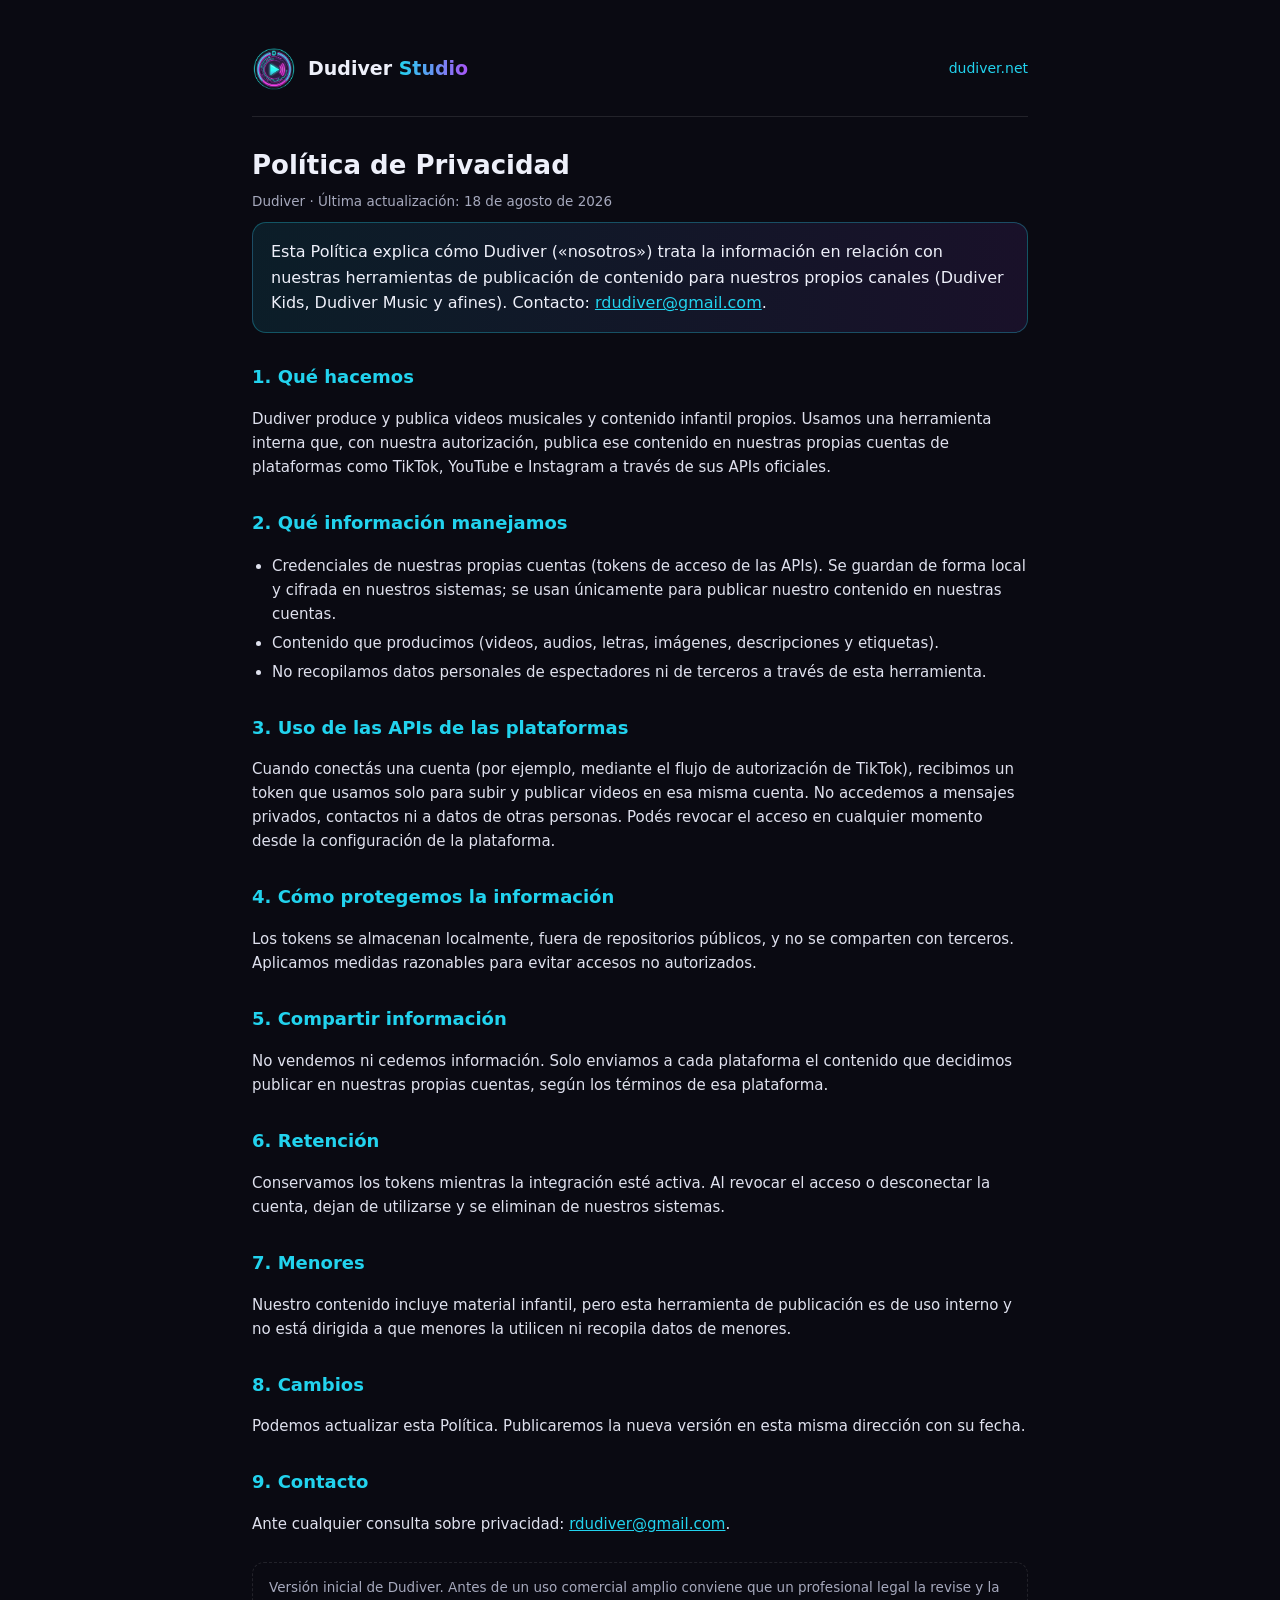
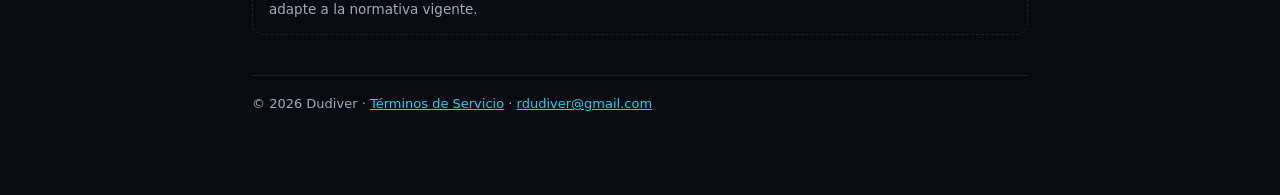
==== DudiverMusic.Web/wwwroot/studio-privacy.html @ e63470c3 "Web: paginas legales de Dudiver Studio (privacy/terms) para TikTok Herramienta de publicacion (Dudiv" ====
<!DOCTYPE html>
<html lang="es">
<head>
<meta charset="utf-8" />
<meta name="viewport" content="width=device-width, initial-scale=1.0" />
<title>Política de Privacidad — Dudiver</title>
<meta name="description" content="Política de Privacidad de las herramientas de publicación de contenido de Dudiver (Dudiver Kids, Dudiver Music y afines)." />
<meta name="robots" content="index, follow" />
<link rel="canonical" href="https://app.music.dudiver.net/studio/privacy" />
<link rel="icon" type="image/png" href="logo.png" />
<style>
  :root { --bg:#0a0a12; --fg:#eef0fa; --muted:#a6a9bd; --cyan:#22d3ee; --purple:#a855f7; --line:rgba(255,255,255,.1); }
  * { box-sizing:border-box; }
  body { margin:0; background:var(--bg); color:var(--fg); font-family:system-ui,-apple-system,"Segoe UI",Roboto,sans-serif; line-height:1.6; }
  .wrap { max-width:820px; margin:0 auto; padding:32px 22px 80px; }
  header { display:flex; align-items:center; gap:12px; padding:14px 0 26px; border-bottom:1px solid var(--line); margin-bottom:28px; }
  header img { width:44px; height:44px; border-radius:10px; }
  header .b { font-weight:800; font-size:19px; }
  header .b span { background:linear-gradient(90deg,var(--cyan),var(--purple)); -webkit-background-clip:text; background-clip:text; -webkit-text-fill-color:transparent; }
  a.back { margin-left:auto; color:var(--cyan); text-decoration:none; font-size:14px; }
  a.back:hover { text-decoration:underline; }
  h1 { font-size:26px; margin:0 0 4px; }
  .date { color:var(--muted); font-size:13.5px; margin-bottom:10px; }
  h2 { font-size:18px; margin:30px 0 8px; color:var(--cyan); }
  p, li { color:#dfe1ee; font-size:15px; }
  ul { padding-left:20px; }
  li { margin:5px 0; }
  .lead { background:linear-gradient(90deg,rgba(34,211,238,.1),rgba(168,85,247,.1)); border:1px solid rgba(34,211,238,.3); border-radius:14px; padding:16px 18px; margin:8px 0 6px; }
  a { color:var(--cyan); }
  .note { margin-top:26px; padding:14px 16px; border:1px dashed var(--line); border-radius:12px; color:var(--muted); font-size:13.5px; }
  footer { margin-top:40px; padding-top:18px; border-top:1px solid var(--line); color:var(--muted); font-size:13px; }
</style>
</head>
<body>
<div class="wrap">
  <header>
    <img src="logo.png" alt="Dudiver" />
    <span class="b">Dudiver <span>Studio</span></span>
    <a class="back" href="https://dudiver.net">dudiver.net</a>
  </header>

  <h1>Política de Privacidad</h1>
  <div class="date">Dudiver · Última actualización: 18 de agosto de 2026</div>

  <div class="lead">
    Esta Política explica cómo Dudiver («nosotros») trata la información en relación con nuestras herramientas de
    publicación de contenido para nuestros propios canales (Dudiver Kids, Dudiver Music y afines).
    Contacto: <a href="mailto:rdudiver@gmail.com">rdudiver@gmail.com</a>.
  </div>

  <h2>1. Qué hacemos</h2>
  <p>Dudiver produce y publica videos musicales y contenido infantil propios. Usamos una herramienta interna que,
    con nuestra autorización, publica ese contenido en nuestras propias cuentas de plataformas como TikTok, YouTube
    e Instagram a través de sus APIs oficiales.</p>

  <h2>2. Qué información manejamos</h2>
  <ul>
    <li>Credenciales de nuestras propias cuentas (tokens de acceso de las APIs). Se guardan de forma local y cifrada
      en nuestros sistemas; se usan únicamente para publicar nuestro contenido en nuestras cuentas.</li>
    <li>Contenido que producimos (videos, audios, letras, imágenes, descripciones y etiquetas).</li>
    <li>No recopilamos datos personales de espectadores ni de terceros a través de esta herramienta.</li>
  </ul>

  <h2>3. Uso de las APIs de las plataformas</h2>
  <p>Cuando conectás una cuenta (por ejemplo, mediante el flujo de autorización de TikTok), recibimos un token que
    usamos solo para subir y publicar videos en esa misma cuenta. No accedemos a mensajes privados, contactos ni a
    datos de otras personas. Podés revocar el acceso en cualquier momento desde la configuración de la plataforma.</p>

  <h2>4. Cómo protegemos la información</h2>
  <p>Los tokens se almacenan localmente, fuera de repositorios públicos, y no se comparten con terceros. Aplicamos
    medidas razonables para evitar accesos no autorizados.</p>

  <h2>5. Compartir información</h2>
  <p>No vendemos ni cedemos información. Solo enviamos a cada plataforma el contenido que decidimos publicar en
    nuestras propias cuentas, según los términos de esa plataforma.</p>

  <h2>6. Retención</h2>
  <p>Conservamos los tokens mientras la integración esté activa. Al revocar el acceso o desconectar la cuenta,
    dejan de utilizarse y se eliminan de nuestros sistemas.</p>

  <h2>7. Menores</h2>
  <p>Nuestro contenido incluye material infantil, pero esta herramienta de publicación es de uso interno y no está
    dirigida a que menores la utilicen ni recopila datos de menores.</p>

  <h2>8. Cambios</h2>
  <p>Podemos actualizar esta Política. Publicaremos la nueva versión en esta misma dirección con su fecha.</p>

  <h2>9. Contacto</h2>
  <p>Ante cualquier consulta sobre privacidad: <a href="mailto:rdudiver@gmail.com">rdudiver@gmail.com</a>.</p>

  <div class="note">
    Versión inicial de Dudiver. Antes de un uso comercial amplio conviene que un profesional legal la revise y la
    adapte a la normativa vigente.
  </div>

  <footer>
    © 2026 Dudiver · <a href="/studio/terms">Términos de Servicio</a> · <a href="mailto:rdudiver@gmail.com">rdudiver@gmail.com</a>
  </footer>
</div>
</body>
</html>
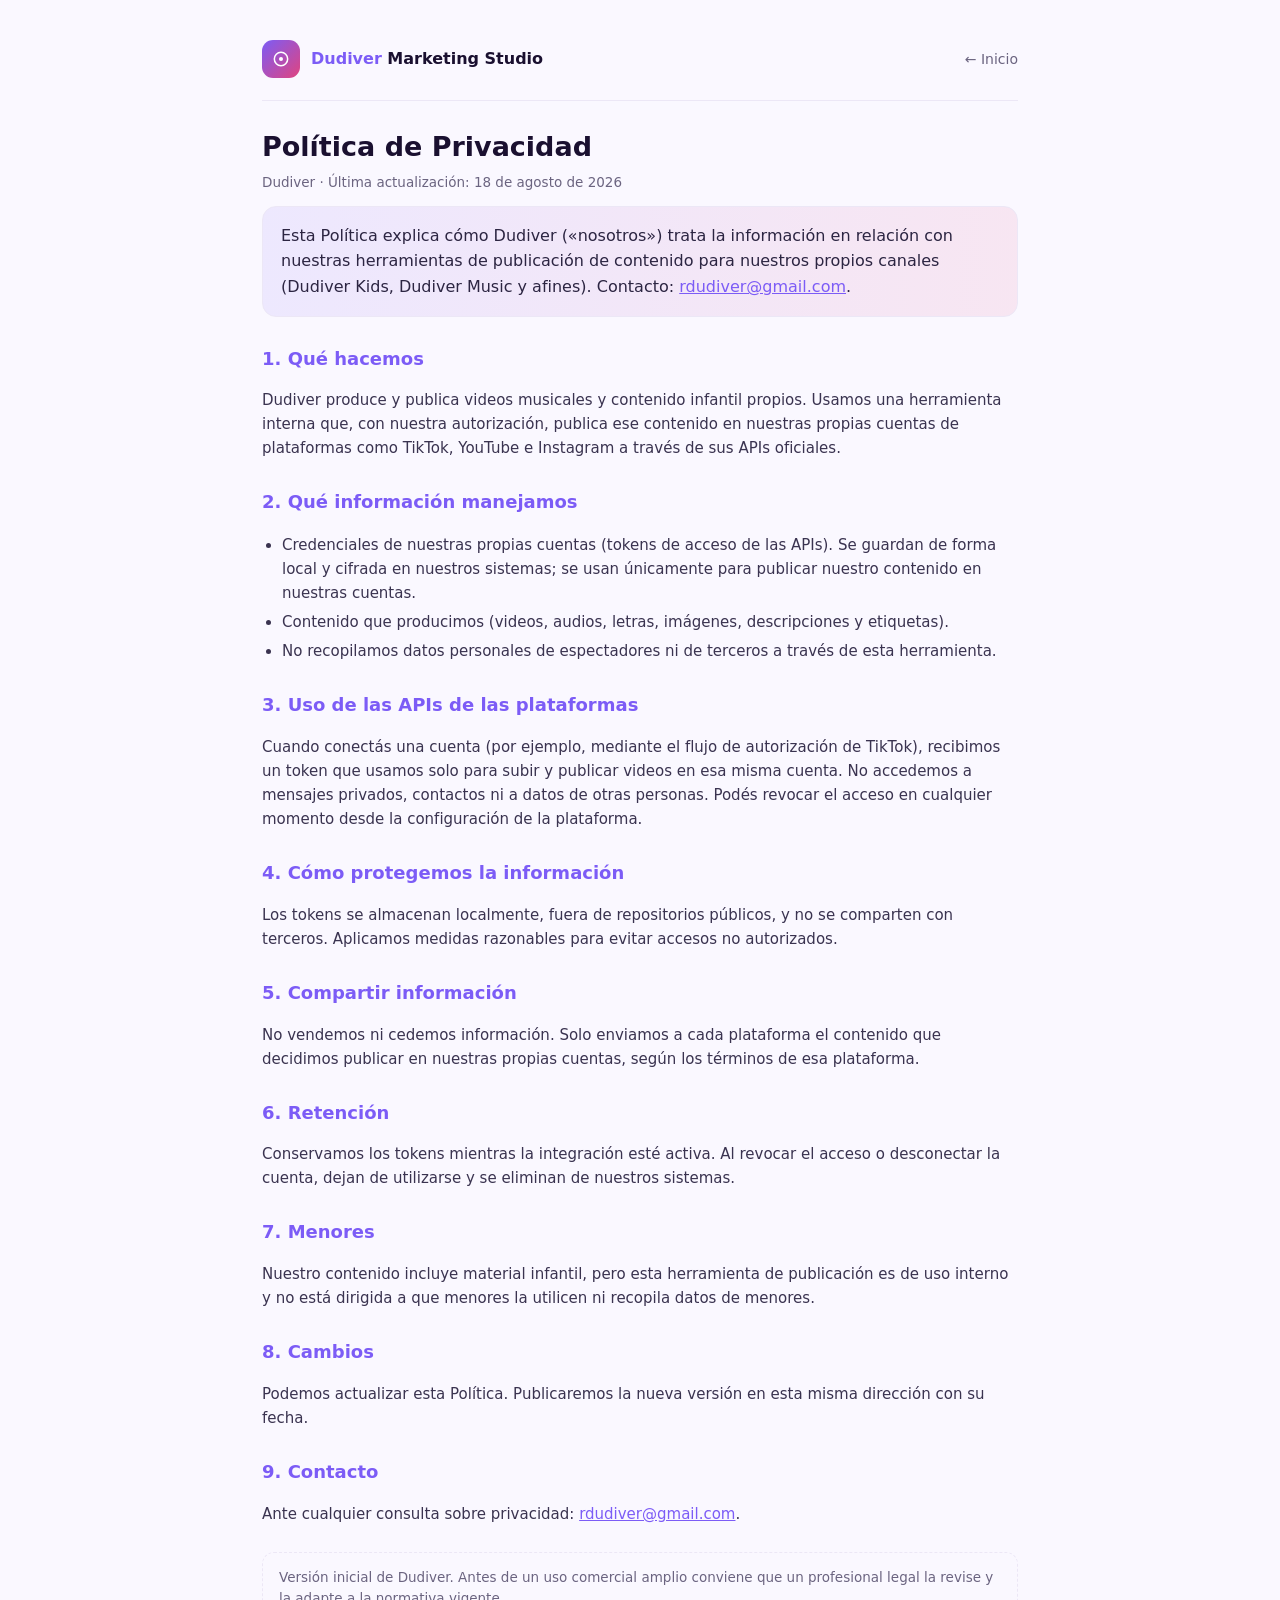
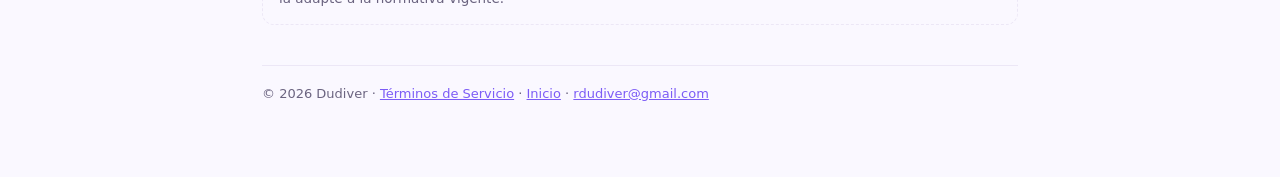
==== commit cc5fb6f1: "Web: landing de Dudiver Marketing Studio en /studio (para TikTok) Portada del Studio (marca clara vi" ====
--- a/DudiverMusic.Web/wwwroot/studio-privacy.html
+++ b/DudiverMusic.Web/wwwroot/studio-privacy.html
@@ -3,30 +3,29 @@
 <head>
 <meta charset="utf-8" />
 <meta name="viewport" content="width=device-width, initial-scale=1.0" />
-<title>Política de Privacidad — Dudiver</title>
-<meta name="description" content="Política de Privacidad de las herramientas de publicación de contenido de Dudiver (Dudiver Kids, Dudiver Music y afines)." />
+<title>Política de Privacidad — Dudiver Marketing Studio</title>
+<meta name="description" content="Política de Privacidad de Dudiver Marketing Studio, la herramienta de publicación de contenido propio (Dudiver Kids, Dudiver Music y afines)." />
 <meta name="robots" content="index, follow" />
 <link rel="canonical" href="https://app.music.dudiver.net/studio/privacy" />
 <link rel="icon" type="image/png" href="logo.png" />
 <style>
-  :root { --bg:#0a0a12; --fg:#eef0fa; --muted:#a6a9bd; --cyan:#22d3ee; --purple:#a855f7; --line:rgba(255,255,255,.1); }
+  :root { --bg:#faf8ff; --ink:#1a1030; --violet:#7c5cf6; --magenta:#e0447f; --muted:#6b6480; --card:#ffffff; --line:#ece7f6; }
   * { box-sizing:border-box; }
-  body { margin:0; background:var(--bg); color:var(--fg); font-family:system-ui,-apple-system,"Segoe UI",Roboto,sans-serif; line-height:1.6; }
-  .wrap { max-width:820px; margin:0 auto; padding:32px 22px 80px; }
-  header { display:flex; align-items:center; gap:12px; padding:14px 0 26px; border-bottom:1px solid var(--line); margin-bottom:28px; }
-  header img { width:44px; height:44px; border-radius:10px; }
-  header .b { font-weight:800; font-size:19px; }
-  header .b span { background:linear-gradient(90deg,var(--cyan),var(--purple)); -webkit-background-clip:text; background-clip:text; -webkit-text-fill-color:transparent; }
-  a.back { margin-left:auto; color:var(--cyan); text-decoration:none; font-size:14px; }
-  a.back:hover { text-decoration:underline; }
-  h1 { font-size:26px; margin:0 0 4px; }
-  .date { color:var(--muted); font-size:13.5px; margin-bottom:10px; }
-  h2 { font-size:18px; margin:30px 0 8px; color:var(--cyan); }
-  p, li { color:#dfe1ee; font-size:15px; }
-  ul { padding-left:20px; }
-  li { margin:5px 0; }
-  .lead { background:linear-gradient(90deg,rgba(34,211,238,.1),rgba(168,85,247,.1)); border:1px solid rgba(34,211,238,.3); border-radius:14px; padding:16px 18px; margin:8px 0 6px; }
-  a { color:var(--cyan); }
+  body { margin:0; background:var(--bg); color:var(--ink); font-family:"Segoe UI",Inter,system-ui,-apple-system,Roboto,sans-serif; line-height:1.6; }
+  a { color:var(--violet); }
+  .wrap { max-width:800px; margin:0 auto; padding:28px 22px 72px; }
+  header { display:flex; align-items:center; gap:11px; padding:12px 0 22px; border-bottom:1px solid var(--line); margin-bottom:24px; }
+  .badge { width:38px; height:38px; border-radius:11px; flex:0 0 auto; background:linear-gradient(135deg,var(--violet),var(--magenta)); display:grid; place-items:center; }
+  .badge svg { width:20px; height:20px; }
+  .wm { font-weight:600; font-size:16px; } .wm b { color:var(--violet); }
+  a.back { margin-left:auto; color:var(--muted); text-decoration:none; font-size:14px; }
+  a.back:hover { color:var(--ink); }
+  h1 { font-size:27px; margin:0 0 4px; }
+  .date { color:var(--muted); font-size:13.5px; margin-bottom:12px; }
+  h2 { font-size:18px; margin:28px 0 8px; color:var(--violet); }
+  p, li { color:#3a3350; font-size:15px; }
+  ul { padding-left:20px; } li { margin:5px 0; }
+  .lead { background:linear-gradient(90deg, rgba(124,92,246,.1), rgba(224,68,127,.1)); border:1px solid var(--line); border-radius:14px; padding:16px 18px; margin:8px 0 6px; color:#2c2542; }
   .note { margin-top:26px; padding:14px 16px; border:1px dashed var(--line); border-radius:12px; color:var(--muted); font-size:13.5px; }
   footer { margin-top:40px; padding-top:18px; border-top:1px solid var(--line); color:var(--muted); font-size:13px; }
 </style>
@@ -34,9 +33,9 @@
 <body>
 <div class="wrap">
   <header>
-    <img src="logo.png" alt="Dudiver" />
-    <span class="b">Dudiver <span>Studio</span></span>
-    <a class="back" href="https://dudiver.net">dudiver.net</a>
+    <span class="badge"><svg viewBox="0 0 24 24" fill="none"><path d="M4 12a8 8 0 0 1 8-8M4 12a8 8 0 0 0 8 8M12 4a8 8 0 0 1 8 8M12 20a8 8 0 0 0 8-8" stroke="#fff" stroke-width="1.8" stroke-linecap="round"/><circle cx="12" cy="12" r="2.4" fill="#fff"/></svg></span>
+    <span class="wm"><b>Dudiver</b> Marketing Studio</span>
+    <a class="back" href="/studio">← Inicio</a>
   </header>
 
   <h1>Política de Privacidad</h1>
@@ -93,9 +92,7 @@
     adapte a la normativa vigente.
   </div>
 
-  <footer>
-    © 2026 Dudiver · <a href="/studio/terms">Términos de Servicio</a> · <a href="mailto:rdudiver@gmail.com">rdudiver@gmail.com</a>
-  </footer>
+  <footer>© 2026 Dudiver · <a href="/studio/terms">Términos de Servicio</a> · <a href="/studio">Inicio</a> · <a href="mailto:rdudiver@gmail.com">rdudiver@gmail.com</a></footer>
 </div>
 </body>
 </html>
